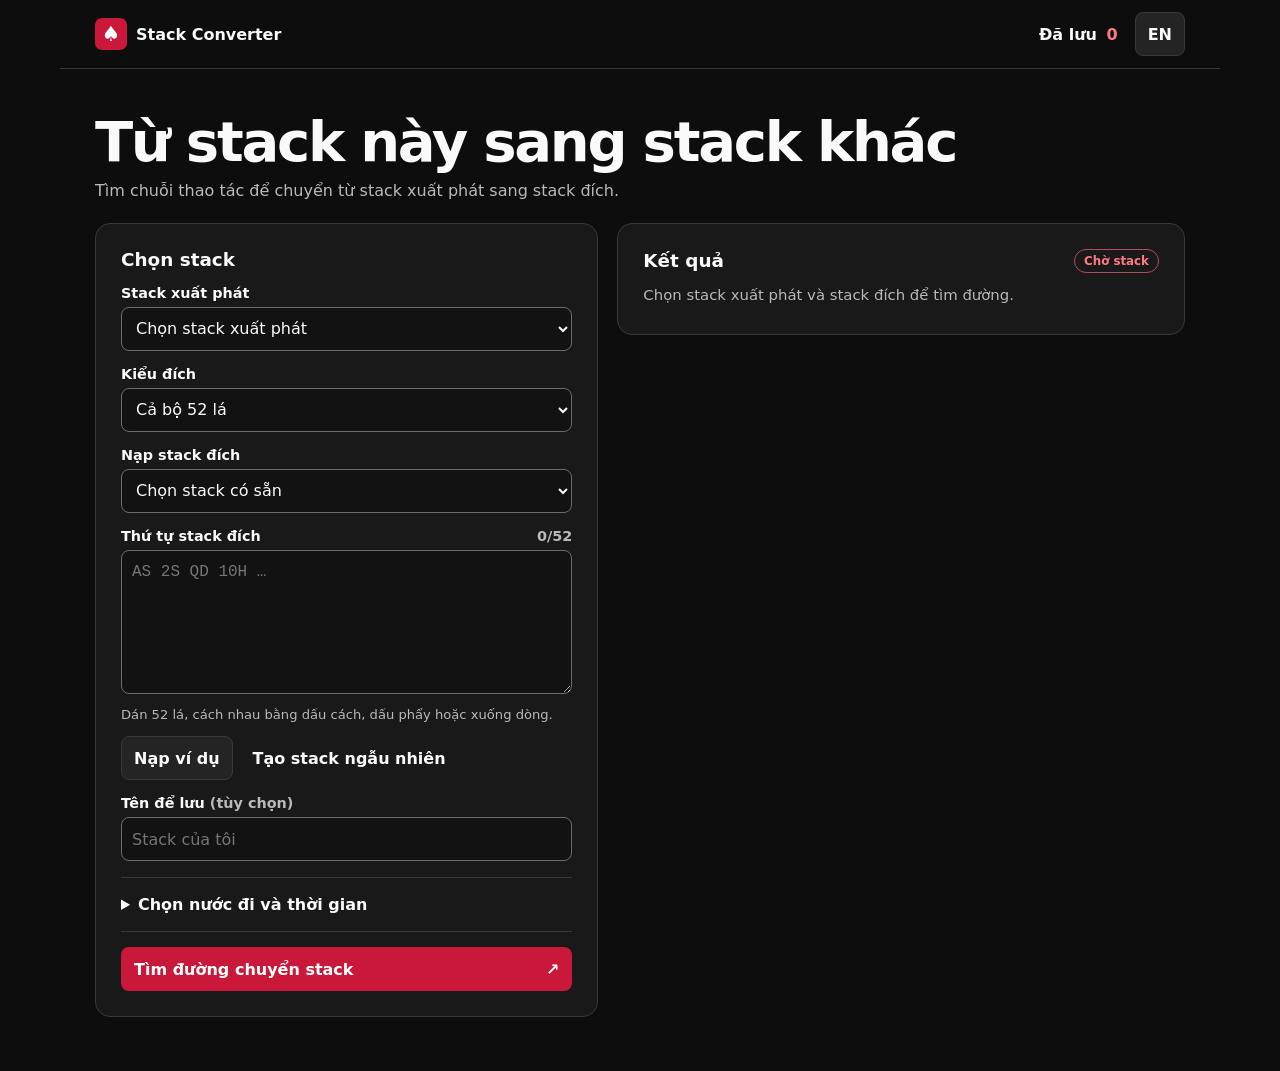
==== index.html @ ffd5772f "Use a red, white and black card palette" ====
<!doctype html>
<html lang="vi">
<head>
  <meta charset="utf-8">
  <meta name="viewport" content="width=device-width, initial-scale=1, viewport-fit=cover">
  <meta name="theme-color" content="#0d0d0d">
  <meta name="description" content="Find a sequence of moves to convert one playing-card stack into another.">
  <title>Stack Converter</title>
  <link rel="stylesheet" href="./app.css">
</head>
<body>
  <header class="header">
    <a class="brand" href="./"><span aria-hidden="true">♠</span> Stack Converter</a>
    <div class="header-actions">
      <button type="button" class="quiet" id="history-button"><span data-en="Saved">Đã lưu</span> <span id="history-count">0</span></button>
      <button type="button" class="secondary language" id="language" aria-label="Switch to English" lang="en">EN</button>
    </div>
  </header>
  <main>
    <section class="intro">
      <h1 data-en="From stack to stack">Từ stack này sang stack khác</h1>
      <p data-en="Find the moves to convert one card stack into another.">Tìm chuỗi thao tác để chuyển từ stack xuất phát sang stack đích.</p>
    </section>
    <div class="layout">
      <form id="solver-form" class="panel" novalidate>
        <h2 data-en="Stacks">Chọn stack</h2>
        <label for="start" data-en="Starting stack">Stack xuất phát</label>
        <select id="start" data-lock>
          <option value="">Chọn stack xuất phát</option>
        </select>
        <textarea id="start-preview" class="start-order" rows="4" readonly hidden aria-label="52 lá xuất phát từ đầu bộ xuống" data-en-aria="52 starting cards, top to bottom"></textarea>
        <textarea id="start-custom" class="start-order" data-lock rows="4" hidden aria-label="Nhập 52 lá xuất phát" data-en-aria="Enter all 52 starting cards" placeholder="AS 2S 3S …"></textarea>
        <label for="target-mode" data-en="Target type">Kiểu đích</label>
        <select id="target-mode" data-lock>
          <option value="full" data-en="All 52 cards">Cả bộ 52 lá</option>
          <option value="partial" data-en="Specific card positions">Vài lá theo vị trí</option>
        </select>
        <div id="full-target">
          <label for="target-preset" data-en="Target stack">Nạp stack đích</label>
          <select id="target-preset" data-lock><option value="">Chọn stack có sẵn</option></select>
          <label for="target"><span data-en="Target card order">Thứ tự stack đích</span> <span id="card-count" class="counter">0/52</span></label>
          <textarea id="target" data-lock rows="5" placeholder="AS 2S QD 10H …" autocapitalize="characters" spellcheck="false" aria-describedby="target-help"></textarea>
          <p id="target-help" class="hint" data-en="Separate the 52 cards with spaces, commas or line breaks.">Dán 52 lá, cách nhau bằng dấu cách, dấu phẩy hoặc xuống dòng.</p>
          <div class="actions demo-actions">
            <button type="button" class="secondary" id="demo" data-lock data-en="Load an example">Nạp ví dụ</button>
            <button type="button" class="quiet" id="random" data-lock data-en="Random stack">Tạo stack ngẫu nhiên</button>
          </div>
        </div>
        <div id="partial-target" hidden>
          <label for="target-positions" data-en="Cards to place">Lá cần đặt</label>
          <textarea id="target-positions" data-lock rows="3" placeholder="1=AS, 17=Q♣, 52=KD" autocapitalize="characters" spellcheck="false" aria-describedby="positions-help"></textarea>
          <p id="positions-help" class="hint" data-en="Enter a position and card, such as 1=AS, 17=Q♣ or 52=KD. Count from the top. Unspecified positions can hold any card.">Nhập vị trí và lá, ví dụ 1=AS, 17=Q♣, 52=KD. Đếm từ đầu bộ xuống. Các vị trí bỏ trống có thể là lá bất kỳ.</p>
        </div>
        <label for="name"><span data-en="Save as">Tên để lưu</span> <span class="muted" data-en="(optional)">(tùy chọn)</span></label>
        <input id="name" data-lock maxlength="60" type="text" placeholder="Stack của tôi" data-en-placeholder="My stack">
        <details class="settings">
          <summary data-en="Moves and time limit">Chọn nước đi và thời gian</summary>
          <div class="options" id="move-options">
            <label><input type="checkbox" id="out" data-lock checked> Faro out</label>
            <label><input type="checkbox" id="in" data-lock checked> Faro in</label>
            <label><input type="checkbox" id="near" data-lock checked> <span data-en="Uneven faro">Faro lệch</span></label>
            <label><input type="checkbox" id="cut" data-lock checked> Cut</label>
            <label><input type="checkbox" id="run" data-lock checked> Run</label>
            <label><input type="checkbox" id="reverse" data-lock checked> <span data-en="Reverse top cards">Đảo đoạn đầu</span></label>
            <label><input type="checkbox" id="cull" data-lock checked> Cull</label>
            <label><input type="checkbox" id="reverse-cull" data-lock checked> Reverse cull</label>
            <label><input type="checkbox" id="deal" data-lock> <span data-en="Deal and collect">Chia và gom tụ</span></label>
          </div>
          <div class="options" role="group" aria-label="Cắt nhiều cọc" data-en-aria="Multi-packet cuts">
            <label><input type="checkbox" id="multi-cut" data-lock> <span data-en="Cut into packets">Cắt nhiều cọc</span></label>
            <label><input type="checkbox" id="multi-cut-reorder" data-lock disabled> <span data-en="Reorder packets">Đổi thứ tự cọc</span></label>
          </div>
          <div id="multi-cut-settings" hidden>
            <label for="multi-cut-max" data-en="Packet limit per cut">Số cọc cắt tối đa</label>
            <select id="multi-cut-max" data-lock aria-describedby="multi-cut-help">
              <option value="3" data-en="3 packets">3 cọc</option><option value="4" data-en="4 packets">4 cọc</option><option value="5" data-en="5 packets">5 cọc</option><option value="6" data-en="6 packets">6 cọc</option>
              <option value="7" data-en="7 packets">7 cọc</option><option value="8" data-en="8 packets">8 cọc</option><option value="9" data-en="9 packets">9 cọc</option><option value="10" data-en="10 packets" selected>10 cọc</option>
            </select>
            <p class="hint" id="multi-cut-help" data-en="By default each packet goes on top of the previous one. Enable Reorder packets for other pickup orders.">Mặc định đặt cọc mới lên trên cọc vừa lấy. Bật Đổi thứ tự cọc để thử các cách gom khác.</p>
          </div>
          <p class="hint" data-en="Cull up to five cards in the direction of the spread. A reverse cull starts with the bottom card. Put another move between any two culls.">Cull lấy tối đa 5 lá rải rác rồi nạp theo chiều xòe, ưu tiên từ dưới lên. Reverse cull lấy đúng lá đáy. Giữa hai lượt cull cần có một nước khác.</p>
          <div class="fields">
            <div><label for="cull-max" data-en="Cards per cull">Số lá mỗi cull</label><select id="cull-max" data-lock><option value="1">1</option><option value="2">2</option><option value="3">3</option><option value="4">4</option><option value="5" selected>5</option></select></div>
            <div><label for="run-max" data-en="Run / reverse limit">Giới hạn run / đảo</label><input id="run-max" data-lock type="number" min="2" max="52" value="39" inputmode="numeric"></div>
            <div><label for="faro-window" data-en="Max faro offset">Faro lệch tối đa</label><input id="faro-window" data-lock type="number" min="1" max="25" value="8" inputmode="numeric"></div>
            <div><label for="deal-max" data-en="Max dealt piles">Số tụ chia tối đa</label><input id="deal-max" data-lock type="number" min="2" max="10" value="10" inputmode="numeric"></div>
            <div><label for="deal-order" data-en="Pile pickup order">Cách gom tụ</label><select id="deal-order" data-lock><option value="ordered" data-en="Forward / reverse cycle">Theo vòng xuôi / ngược</option><option value="any" data-en="Any order">Gom tự do</option></select></div>
            <div><label for="seconds" data-en="Search time limit">Thời gian tìm tối đa</label><select id="seconds" data-lock>
              <option value="30" data-en="30 seconds">30 giây</option><option value="300" data-en="5 minutes" selected>5 phút</option><option value="600" data-en="10 minutes">10 phút</option>
              <option value="900" data-en="15 minutes">15 phút</option><option value="1200" data-en="20 minutes">20 phút</option><option value="1800" data-en="30 minutes">30 phút</option>
            </select></div>
          </div>
          <div class="options">
            <label><input type="checkbox" id="cull-deeper" data-lock checked> <span data-en="Allow cull loads mid-deck">Cho cull nạp vào giữa bộ</span></label>
          </div>
          <p class="hint" data-en="When dealing, place each card on top of its pile. A run takes cards singly and drops the rest on top.">Khi chia, đặt mỗi lá lên trên tụ. Khi run, rút từng lá rồi đặt phần còn lại lên trên tụ vừa run.</p>
        </details>
        <p id="error" class="error" role="alert" hidden></p>
        <div class="actions submit-row">
          <button type="submit" class="primary" id="solve"><span data-en="Find routes">Tìm đường chuyển stack</span><span aria-hidden="true">↗</span></button>
          <button type="button" class="primary stop" id="stop" data-en="Stop search" hidden>Dừng tìm</button>
        </div>
      </form>
      <div class="right">
        <section class="panel" id="work" aria-labelledby="work-heading">
          <div class="panel-title"><h2 id="work-heading" data-en="Routes">Kết quả</h2><span class="status-pill" id="status" data-en="Ready">Chờ stack</span></div>
          <p id="progress-message" class="result-message" role="status" aria-live="polite" data-en="Choose the starting and target stacks to find a route.">Chọn stack xuất phát và stack đích để tìm đường.</p>
          <div id="progress-block" hidden>
            <progress id="meter" value="0" max="300" aria-label="Thời gian tìm kiếm" data-en-aria="Elapsed search time"></progress>
            <div class="metrics"><span id="elapsed">0:00</span><span id="proof" data-en="A shorter route may exist">Có thể còn chuỗi ngắn hơn</span></div>
          </div>
          <article id="solution" hidden>
            <div class="solution-top">
              <div><strong id="move-total" class="move-total">0</strong> <span id="move-unit" class="muted">nước</span> <span id="move-culls" class="muted"></span></div>
              <button type="button" class="secondary" id="copy" data-en="Copy route">Chép chuỗi</button>
            </div>
            <div id="route-picker" hidden>
              <label for="route" data-en="Route">Phương án</label>
              <select id="route"></select>
            </div>
            <div id="study" class="study" hidden>
              <div class="study-controls">
                <button type="button" class="quiet" id="previous" aria-label="Nước trước" data-en-aria="Previous move">←</button>
                <span id="step-number"></span>
                <button type="button" class="quiet" id="next" aria-label="Nước sau" data-en-aria="Next move">→</button>
              </div>
              <p id="step-detail" class="step-detail"></p>
              <div id="cut-guide" class="cut-guide" hidden>
                <h3 data-en="Cut between these cards">Cắt giữa hai lá</h3>
                <ol id="cut-gaps" class="cut-gaps"></ol>
                <div id="packet-collect">
                  <h3 data-en="Collect top to bottom">Gom từ trên xuống</h3>
                  <ol id="packet-order" class="packet-order"></ol>
                </div>
              </div>
              <ol id="cull-events" class="cull-events" hidden></ol>
              <div id="deck-grid" class="deck-grid" aria-label="Thứ tự 52 lá ở nước đang chọn" data-en-aria="Order of the 52 cards after this move"></div>
            </div>
            <ol id="step-list" class="step-list"></ol>
            <p class="hint" id="saved-note"></p>
          </article>
        </section>
      </div>
    </div>
  </main>
  <dialog id="history">
    <div class="panel-title"><h2 data-en="Saved routes">Chuỗi đã lưu</h2><form method="dialog"><button class="quiet" aria-label="Đóng" data-en-aria="Close">✕</button></form></div>
    <ul id="history-list" class="history-list"></ul>
    <p class="hint" data-en="Stacks and routes are stored in this browser.">Các stack và lời giải được lưu trong trình duyệt này.</p>
  </dialog>
  <script type="module" src="./app.mjs"></script>
</body>
</html>
---- app.css ----
:root {
  font-family: system-ui, sans-serif;
  color-scheme: dark;
  color: #fafafa;
  background: #0d0d0d;
  --canvas: #0d0d0d;
  --paper: #191919;
  --well: #121212;
  --raised: #242424;
  --line: #383838;
  --control-line: #6b6b6b;
  --subtle: #b9b9b9;
  --accent: #ff7884;
  --action: #ca183b;
  --on-action: #ffffff;
  --accent-line: #b34c5c;
  --accent-wash: #381d24;
  --card-face: #ffffff;
  --card-ink: #171717;
  --card-edge: #a6a6a6;
  --red-card-face: #fff1f2;
  --red-card-ink: #a91531;
  --red-card-edge: #c93a51;
}
* { box-sizing: border-box; }
[hidden] { display: none !important; }
body { margin: 0; min-width: 300px; }
button, input, select, textarea { font: inherit; }
button, summary { cursor: pointer; }
button:disabled { opacity: .48; cursor: default; }
a { color: inherit; }
:focus-visible { outline: 2px solid var(--accent); outline-offset: 3px; }
.header { margin: auto; max-width: 1160px; display: flex; align-items: center; justify-content: space-between; gap: 10px; padding: 12px clamp(12px, 4vw, 35px); border-bottom: 1px solid var(--line); }
.brand { display: flex; align-items: center; gap: 9px; font-weight: 800; text-decoration: none; white-space: nowrap; }
.brand span { display: grid; place-items: center; width: 32px; height: 32px; background: var(--action); color: var(--on-action); border-radius: 7px; font-size: 21px; }
.header-actions { display: flex; align-items: center; gap: 4px; }
.language { min-width: 44px; }
#history-count { margin-left: 4px; color: var(--accent); }
main { max-width: 1160px; margin: auto; padding: 26px clamp(16px, 4vw, 35px) 54px; }
.intro { margin: 0 0 23px; }
h1 { margin: 3px 0 7px; font-size: clamp(1.75rem, 5.3vw, 3.5rem); letter-spacing: -.04em; line-height: 1.12; text-wrap: balance; }
h2 { margin: 0 0 14px; font-size: 1.15rem; }
p { margin: 0; }
.intro > p:last-child, .muted, .hint { color: var(--subtle); }
.intro > p:last-child { max-width: 36em; }
.layout { display: grid; gap: 16px; align-items: start; }
.panel { padding: clamp(15px, 3vw, 25px); border: 1px solid var(--line); background: var(--paper); border-radius: 15px; min-width: 0; }
label { display: block; margin: 15px 0 6px; font-weight: 690; font-size: .9rem; }
input:not([type=checkbox]), select, textarea { width: 100%; min-height: 44px; color: inherit; background: var(--well); border: 1px solid var(--control-line); border-radius: 8px; padding: 9px 10px; font-size: 1rem; }
textarea { resize: vertical; font-family: ui-monospace, monospace; line-height: 1.55; }
.start-order { margin-top: 7px; }
.hint { margin-top: 7px; font-size: .82rem; line-height: 1.55; }
.counter { float: right; color: var(--subtle); font-variant-numeric: tabular-nums; }
.counter.full { color: var(--accent); }
.actions { display: flex; flex-wrap: wrap; gap: 7px; }
.demo-actions { margin-top: 11px; }
.quiet, .secondary, .primary { min-height: 44px; border-radius: 8px; padding: 8px 12px; font-weight: 690; border: 1px solid transparent; }
.quiet { background: transparent; color: inherit; }
.quiet:hover, .secondary:hover { background: var(--accent-wash); }
.secondary { background: var(--raised); border-color: var(--line); color: inherit; }
.primary { background: var(--action); color: var(--on-action); flex: 1 1 auto; display: flex; align-items: center; justify-content: space-between; gap: 8px; text-align: left; }
.primary.stop { color: var(--accent); background: var(--accent-wash); border-color: var(--accent-line); justify-content: center; }
.submit-row { margin-top: 15px; }
.settings { margin-top: 16px; border-block: 1px solid var(--line); padding-block: 8px; }
summary { padding: 9px 0; font-weight: 700; }
.options, .fields { display: grid; grid-template-columns: repeat(2, minmax(0, 1fr)); column-gap: 9px; }
.options label { margin: 1px 0; display: flex; align-items: center; min-height: 44px; gap: 8px; }
[type=checkbox] { width: 18px; height: 18px; flex: 0 0 18px; accent-color: var(--accent); }
.settings textarea { margin-bottom: 4px; }
.error { color: var(--accent); margin-top: 12px; font-size: .88rem; }
.panel-title { display: flex; align-items: center; gap: 10px; justify-content: space-between; }
.panel-title h2 { margin-bottom: 0; }
.status-pill { border: 1px solid var(--accent-line); border-radius: 999px; padding: 4px 9px; color: var(--accent); font-size: .74rem; font-weight: 700; text-align: center; }
.result-message { color: var(--subtle); margin: 11px 0 3px; font-size: .93rem; line-height: 1.5; }
progress { width: 100%; height: 7px; accent-color: var(--accent); margin: 13px 0 2px; }
.metrics { display: flex; justify-content: space-between; gap: 9px; font-size: .77rem; color: var(--subtle); font-variant-numeric: tabular-nums; }
.solution-top { display: flex; justify-content: space-between; align-items: center; margin: 17px 0 12px; }
.move-total { font-size: 2rem; color: var(--accent); }
.study { border: 1px solid var(--line); border-radius: 9px; padding: 8px; }
.study-controls { display: flex; justify-content: space-between; align-items: center; gap: 8px; font-weight: 700; }
.study-controls button { font-size: 1.25rem; min-width: 48px; border-color: var(--line); }
.step-detail { color: var(--subtle); font-size: .9rem; line-height: 1.5; margin: 8px 4px 10px; }
.cut-guide { margin: 0 0 12px; padding: 12px; border-radius: 10px; background: var(--well); border: 1px solid var(--line); }
.cut-guide h3 { margin: 0 0 7px; font-size: .82rem; font-weight: 720; color: var(--subtle); }
.cut-guide ol { display: flex; flex-wrap: wrap; align-items: center; list-style: none; gap: 6px 8px; margin: 0; padding: 0; }
.cut-gaps li { display: inline-flex; align-items: center; justify-content: center; gap: 6px; padding: 4px 6px; background: var(--raised); border-radius: 6px; color: var(--accent); }
.cut-gaps .card { min-width: 31px; font-size: .85rem; padding: 4px; }
#packet-collect { margin-top: 12px; }
.packet-order li { display: grid; gap: 3px; padding: 6px 8px; border: 1px solid var(--line); border-radius: 6px; font-size: .8rem; text-align: center; }
.packet-order li:first-child { border-color: var(--accent-line); }
.packet-order small { color: var(--subtle); }
.cull-events { margin: 0 0 10px; padding-left: 25px; font-size: .86rem; color: var(--subtle); }
.cull-events li { padding-block: 2px; }
.deck-grid .goal-card { outline: 2px solid var(--action); outline-offset: -2px; }
.deck-grid { display: grid; grid-template-columns: repeat(8, minmax(0, 1fr)); gap: 4px; }
.card { font-size: clamp(.65rem, 2.95vw, .83rem); min-width: 0; display: grid; place-items: center; border-radius: 4px; padding: 4px 1px; background: var(--card-face); color: var(--card-ink); box-shadow: inset 0 -2px var(--card-edge); font-weight: 800; }
.card.red { background: var(--red-card-face); color: var(--red-card-ink); box-shadow: inset 0 -2px var(--red-card-edge); }
.card-reference { color: var(--on-action); font-weight: 750; white-space: nowrap; }
.card-reference.red { color: var(--accent); }
.step-list { margin: 15px 0 0; list-style: none; padding: 0; }
.step-list button { text-align: left; display: flex; gap: 9px; width: 100%; align-items: baseline; }
.step-list button[aria-current=true] { color: var(--accent); background: var(--accent-wash); }
.step-list .number { width: 1.7em; color: var(--subtle); font-size: .8em; font-variant-numeric: tabular-nums; }
dialog { max-width: min(500px, calc(100% - 26px)); width: 100%; padding: 17px; border: 1px solid var(--line); border-radius: 14px; background: var(--paper); color: inherit; }
dialog::backdrop { background: #000000cc; }
.history-list { list-style: none; padding: 0; }
.history-list li { display: flex; gap: 5px; align-items: center; margin-block: 5px; }
.history-list li button:first-child { flex: 1; text-align: left; min-width: 0; overflow-wrap: anywhere; }
@media (max-width: 455px) {
  #start-preview { min-height: 12.5rem; }
  .brand { font-size: .86rem; gap: 6px; }
  .brand span { width: 26px; height: 26px; font-size: 17px; }
  .header-actions button { padding-inline: 7px; font-size: .82rem; }
}
@media (max-width: 814px) {
  main { padding-top: 19px; padding-bottom: calc(94px + env(safe-area-inset-bottom)); }
  .intro { margin-bottom: 16px; }
  .layout { gap: 12px; }
  .panel { border-radius: 12px; }
  .submit-row { position: fixed; bottom: 0; left: 0; right: 0; z-index: 2; margin: 0; padding: 9px max(12px, env(safe-area-inset-right)) calc(9px + env(safe-area-inset-bottom)) max(12px, env(safe-area-inset-left)); background: var(--canvas); border-top: 1px solid var(--line); }
  .submit-row button { min-height: 48px; }
  .study { padding: 8px; }
}
@media (min-width: 815px) {
  main { padding-top: 39px; }
  .layout { grid-template-columns: minmax(0, .94fr) minmax(0, 1.06fr); gap: 19px; }
  .deck-grid { grid-template-columns: repeat(13, minmax(0, 1fr)); }
}
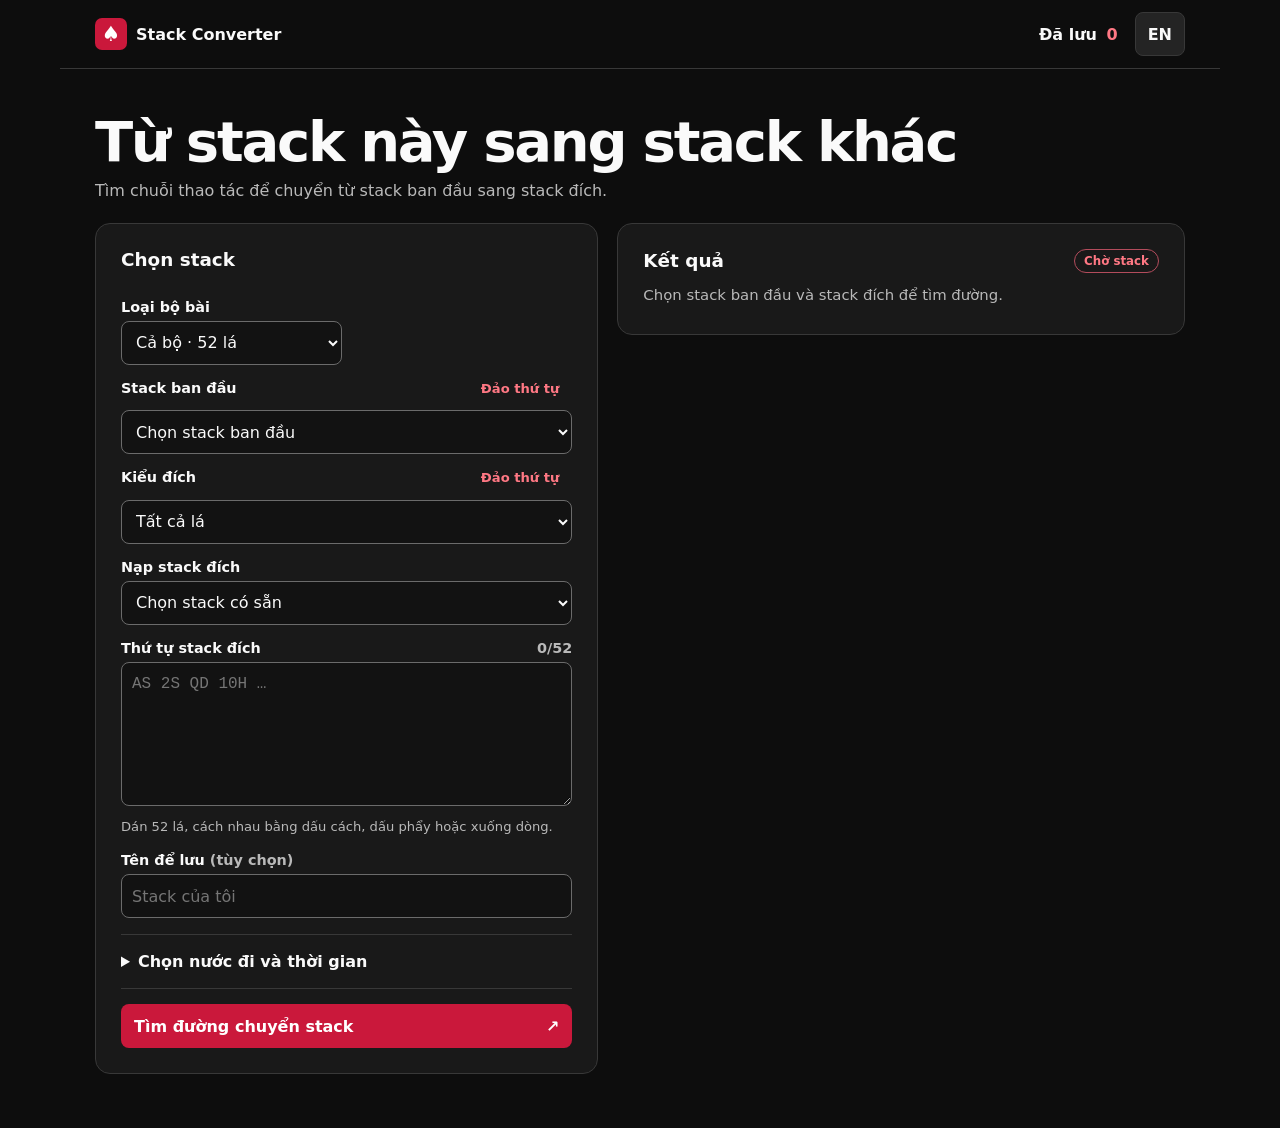
==== commit 5bb7356e: "Support partial initial stacks and configurable packets" ====
--- a/index.html
+++ b/index.html
@@ -19,37 +19,53 @@
   <main>
     <section class="intro">
       <h1 data-en="From stack to stack">Từ stack này sang stack khác</h1>
-      <p data-en="Find the moves to convert one card stack into another.">Tìm chuỗi thao tác để chuyển từ stack xuất phát sang stack đích.</p>
+      <p data-en="Find the moves to convert one card stack into another.">Tìm chuỗi thao tác để chuyển từ stack ban đầu sang stack đích.</p>
     </section>
     <div class="layout">
       <form id="solver-form" class="panel" novalidate>
         <h2 data-en="Stacks">Chọn stack</h2>
-        <label for="start" data-en="Starting stack">Stack xuất phát</label>
+        <div class="fields">
+          <div>
+            <label for="deck-format" data-en="Deck type">Loại bộ bài</label>
+            <select id="deck-format" data-lock>
+              <option value="full" data-en="Full deck · 52 cards">Cả bộ · 52 lá</option>
+              <option value="packet" data-en="Packet">Packet</option>
+            </select>
+          </div>
+          <div id="packet-size-field" hidden>
+            <label for="packet-size" data-en="Cards in packet">Số lá trong packet</label>
+            <input id="packet-size" data-lock type="number" min="1" max="52" value="13" inputmode="numeric">
+          </div>
+        </div>
+        <div class="stack-heading"><label for="start" data-en="Initial stack">Stack ban đầu</label><button type="button" class="quiet" id="reverse-start" data-lock data-en="Reverse order">Đảo thứ tự</button></div>
         <select id="start" data-lock>
-          <option value="">Chọn stack xuất phát</option>
+          <option value="">Chọn stack ban đầu</option>
         </select>
-        <textarea id="start-preview" class="start-order" rows="4" readonly hidden aria-label="52 lá xuất phát từ đầu bộ xuống" data-en-aria="52 starting cards, top to bottom"></textarea>
-        <textarea id="start-custom" class="start-order" data-lock rows="4" hidden aria-label="Nhập 52 lá xuất phát" data-en-aria="Enter all 52 starting cards" placeholder="AS 2S 3S …"></textarea>
-        <label for="target-mode" data-en="Target type">Kiểu đích</label>
+        <textarea id="start-preview" class="start-order" rows="4" readonly hidden aria-label="52 lá ban đầu từ trên xuống" data-en-aria="52 initial cards, top to bottom"></textarea>
+        <textarea id="start-custom" class="start-order" data-lock rows="4" hidden aria-label="Nhập 52 lá ban đầu" data-en-aria="Enter all 52 initial cards" placeholder="AS 2S 3S …"></textarea>
+        <div id="start-packet" class="entry-grid" hidden></div>
+        <div id="start-pos-fields" hidden>
+          <div id="start-positions" class="entry-grid"></div>
+          <p class="hint" data-en="Enter what you know. Blank positions can contain any remaining cards.">Nhập các lá bạn biết. Ô trống có thể là lá bất kỳ còn lại.</p>
+        </div>
+        <div class="stack-heading"><label for="target-mode" data-en="Target type">Kiểu đích</label><button type="button" class="quiet" id="reverse-target" data-lock data-en="Reverse order">Đảo thứ tự</button></div>
         <select id="target-mode" data-lock>
-          <option value="full" data-en="All 52 cards">Cả bộ 52 lá</option>
+          <option value="full" data-en="All cards">Tất cả lá</option>
           <option value="partial" data-en="Specific card positions">Vài lá theo vị trí</option>
         </select>
         <div id="full-target">
-          <label for="target-preset" data-en="Target stack">Nạp stack đích</label>
-          <select id="target-preset" data-lock><option value="">Chọn stack có sẵn</option></select>
-          <label for="target"><span data-en="Target card order">Thứ tự stack đích</span> <span id="card-count" class="counter">0/52</span></label>
-          <textarea id="target" data-lock rows="5" placeholder="AS 2S QD 10H …" autocapitalize="characters" spellcheck="false" aria-describedby="target-help"></textarea>
-          <p id="target-help" class="hint" data-en="Separate the 52 cards with spaces, commas or line breaks.">Dán 52 lá, cách nhau bằng dấu cách, dấu phẩy hoặc xuống dòng.</p>
-          <div class="actions demo-actions">
-            <button type="button" class="secondary" id="demo" data-lock data-en="Load an example">Nạp ví dụ</button>
-            <button type="button" class="quiet" id="random" data-lock data-en="Random stack">Tạo stack ngẫu nhiên</button>
+          <div id="target-full-fields">
+            <label for="target-preset" data-en="Target stack">Nạp stack đích</label>
+            <select id="target-preset" data-lock><option value="">Chọn stack có sẵn</option></select>
+            <label for="target"><span data-en="Target card order">Thứ tự stack đích</span> <span id="card-count" class="counter">0/52</span></label>
+            <textarea id="target" data-lock rows="5" placeholder="AS 2S QD 10H …" autocapitalize="characters" spellcheck="false" aria-describedby="target-help"></textarea>
+            <p id="target-help" class="hint" data-en="Separate the 52 cards with spaces, commas or line breaks.">Dán 52 lá, cách nhau bằng dấu cách, dấu phẩy hoặc xuống dòng.</p>
           </div>
+          <div id="target-packet" class="entry-grid" hidden></div>
         </div>
         <div id="partial-target" hidden>
-          <label for="target-positions" data-en="Cards to place">Lá cần đặt</label>
-          <textarea id="target-positions" data-lock rows="3" placeholder="1=AS, 17=Q♣, 52=KD" autocapitalize="characters" spellcheck="false" aria-describedby="positions-help"></textarea>
-          <p id="positions-help" class="hint" data-en="Enter a position and card, such as 1=AS, 17=Q♣ or 52=KD. Count from the top. Unspecified positions can hold any card.">Nhập vị trí và lá, ví dụ 1=AS, 17=Q♣, 52=KD. Đếm từ đầu bộ xuống. Các vị trí bỏ trống có thể là lá bất kỳ.</p>
+          <div id="target-positions" class="entry-grid"></div>
+          <p id="positions-help" class="hint" data-en="Enter cards such as AS or 10H in the numbered boxes. Position 1 is the top card.">Nhập lá như AS hoặc 10H vào ô. Vị trí 1 là lá đầu bộ.</p>
         </div>
         <label for="name"><span data-en="Save as">Tên để lưu</span> <span class="muted" data-en="(optional)">(tùy chọn)</span></label>
         <input id="name" data-lock maxlength="60" type="text" placeholder="Stack của tôi" data-en-placeholder="My stack">
@@ -104,14 +120,14 @@
       <div class="right">
         <section class="panel" id="work" aria-labelledby="work-heading">
           <div class="panel-title"><h2 id="work-heading" data-en="Routes">Kết quả</h2><span class="status-pill" id="status" data-en="Ready">Chờ stack</span></div>
-          <p id="progress-message" class="result-message" role="status" aria-live="polite" data-en="Choose the starting and target stacks to find a route.">Chọn stack xuất phát và stack đích để tìm đường.</p>
+          <p id="progress-message" class="result-message" role="status" aria-live="polite" data-en="Choose the initial and target stacks to find a route.">Chọn stack ban đầu và stack đích để tìm đường.</p>
           <div id="progress-block" hidden>
             <progress id="meter" value="0" max="300" aria-label="Thời gian tìm kiếm" data-en-aria="Elapsed search time"></progress>
             <div class="metrics"><span id="elapsed">0:00</span><span id="proof" data-en="A shorter route may exist">Có thể còn chuỗi ngắn hơn</span></div>
           </div>
           <article id="solution" hidden>
             <div class="solution-top">
-              <div><strong id="move-total" class="move-total">0</strong> <span id="move-unit" class="muted">nước</span> <span id="move-culls" class="muted"></span></div>
+              <div><strong id="move-total" class="move-total">0</strong> <span id="move-unit" class="muted">nước</span> <span id="move-operations" class="muted move-mix"></span></div>
               <button type="button" class="secondary" id="copy" data-en="Copy route">Chép chuỗi</button>
             </div>
             <div id="route-picker" hidden>
@@ -125,6 +141,7 @@
                 <button type="button" class="quiet" id="next" aria-label="Nước sau" data-en-aria="Next move">→</button>
               </div>
               <p id="step-detail" class="step-detail"></p>
+              <p id="partial-note" class="hint" data-en="When only some starting cards are given, results show one compatible initial order for each route. A question mark means the card can be left unspecified." hidden>Khi chỉ nhập vài lá ban đầu, mỗi phương án hiện một cách sắp ban đầu phù hợp. Dấu ? là lá để tùy ý.</p>
               <div id="cut-guide" class="cut-guide" hidden>
                 <h3 data-en="Cut between these cards">Cắt giữa hai lá</h3>
                 <ol id="cut-gaps" class="cut-gaps"></ol>
@@ -134,7 +151,7 @@
                 </div>
               </div>
               <ol id="cull-events" class="cull-events" hidden></ol>
-              <div id="deck-grid" class="deck-grid" aria-label="Thứ tự 52 lá ở nước đang chọn" data-en-aria="Order of the 52 cards after this move"></div>
+              <div id="deck-grid" class="deck-grid" aria-label="Thứ tự lá ở nước đang chọn" data-en-aria="Card order after this move"></div>
             </div>
             <ol id="step-list" class="step-list"></ol>
             <p class="hint" id="saved-note"></p>
--- a/app.css
+++ b/app.css
@@ -49,11 +49,16 @@
 input:not([type=checkbox]), select, textarea { width: 100%; min-height: 44px; color: inherit; background: var(--well); border: 1px solid var(--control-line); border-radius: 8px; padding: 9px 10px; font-size: 1rem; }
 textarea { resize: vertical; font-family: ui-monospace, monospace; line-height: 1.55; }
 .start-order { margin-top: 7px; }
+.stack-heading { display: flex; align-items: baseline; justify-content: space-between; gap: 8px; }
+.stack-heading button { color: var(--accent); font-size: .82rem; white-space: nowrap; }
+.entry-grid { display: grid; grid-template-columns: repeat(auto-fill, minmax(45px, 1fr)); gap: 5px; margin-block: 10px; }
+.entry-grid label { margin: 0; color: var(--subtle); text-align: center; font-size: .72rem; }
+.entry-grid input:not([type=checkbox]) { text-align: center; padding: 5px 2px; }
+#partial-note { margin: 0 4px 10px; }
 .hint { margin-top: 7px; font-size: .82rem; line-height: 1.55; }
 .counter { float: right; color: var(--subtle); font-variant-numeric: tabular-nums; }
 .counter.full { color: var(--accent); }
 .actions { display: flex; flex-wrap: wrap; gap: 7px; }
-.demo-actions { margin-top: 11px; }
 .quiet, .secondary, .primary { min-height: 44px; border-radius: 8px; padding: 8px 12px; font-weight: 690; border: 1px solid transparent; }
 .quiet { background: transparent; color: inherit; }
 .quiet:hover, .secondary:hover { background: var(--accent-wash); }
@@ -76,6 +81,7 @@
 .metrics { display: flex; justify-content: space-between; gap: 9px; font-size: .77rem; color: var(--subtle); font-variant-numeric: tabular-nums; }
 .solution-top { display: flex; justify-content: space-between; align-items: center; margin: 17px 0 12px; }
 .move-total { font-size: 2rem; color: var(--accent); }
+.move-mix { display: block; margin-top: 2px; font-size: .82rem; }
 .study { border: 1px solid var(--line); border-radius: 9px; padding: 8px; }
 .study-controls { display: flex; justify-content: space-between; align-items: center; gap: 8px; font-weight: 700; }
 .study-controls button { font-size: 1.25rem; min-width: 48px; border-color: var(--line); }
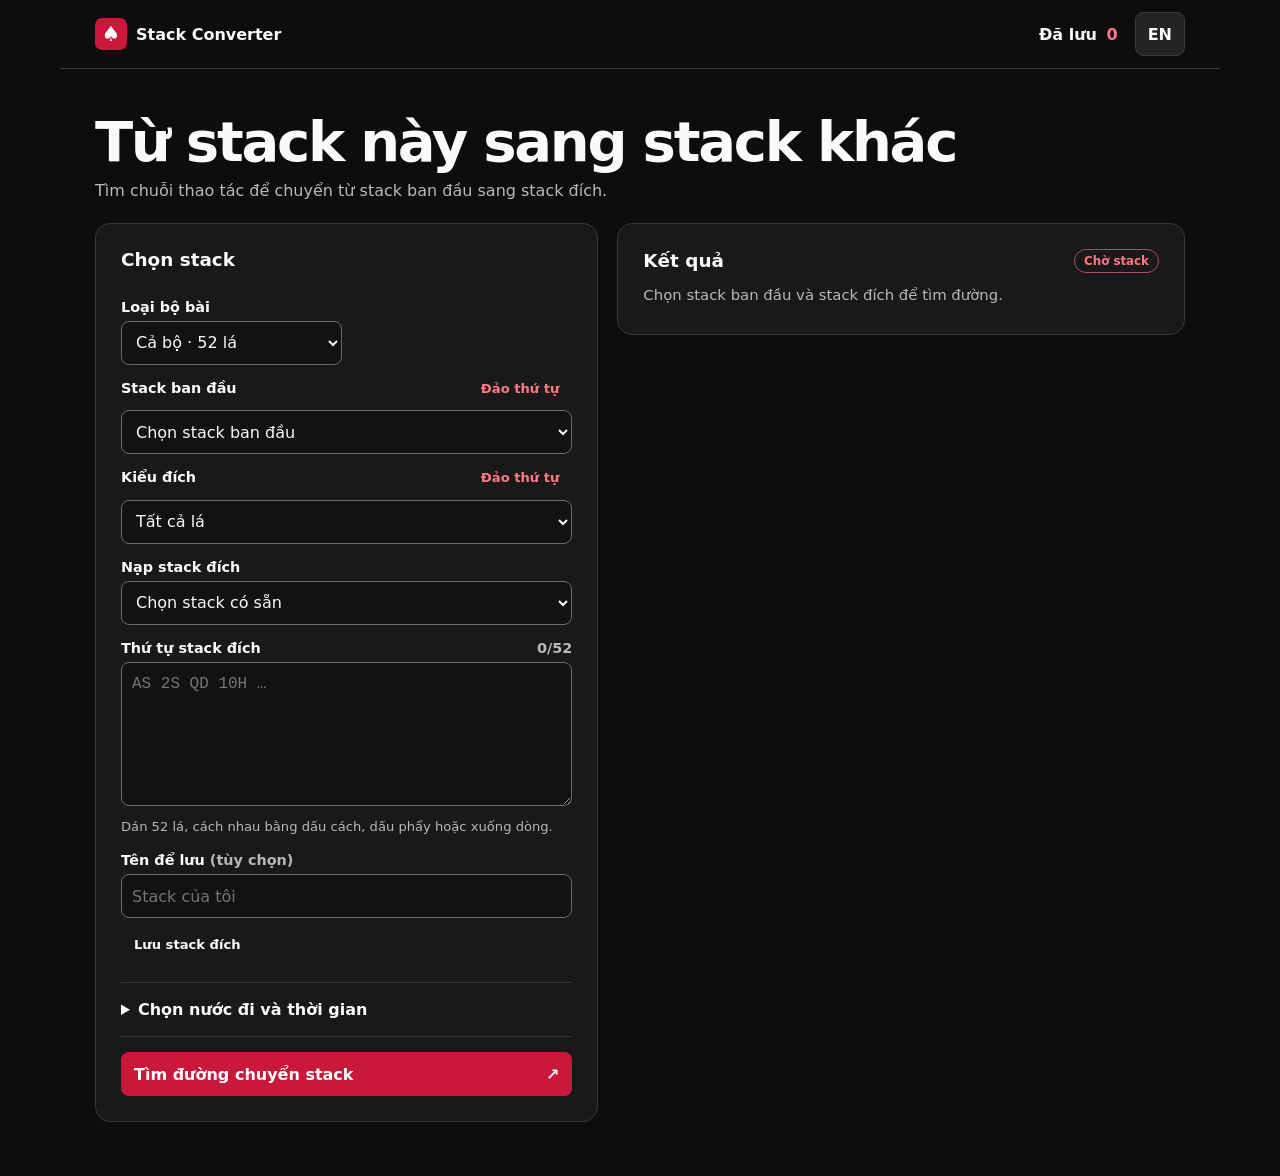
==== commit 93d657d1: "Add THISDECK Learn and Practice behind the converter logo" ====
--- a/index.html
+++ b/index.html
@@ -10,7 +10,7 @@
 </head>
 <body>
   <header class="header">
-    <a class="brand" href="./"><span aria-hidden="true">♠</span> Stack Converter</a>
+    <a class="brand" href="./trainer.html" aria-label="Mở Trainer" data-en-aria="Open Trainer"><span aria-hidden="true">♠</span> Stack Converter</a>
     <div class="header-actions">
       <button type="button" class="quiet" id="history-button"><span data-en="Saved">Đã lưu</span> <span id="history-count">0</span></button>
       <button type="button" class="secondary language" id="language" aria-label="Switch to English" lang="en">EN</button>
@@ -69,6 +69,11 @@
         </div>
         <label for="name"><span data-en="Save as">Tên để lưu</span> <span class="muted" data-en="(optional)">(tùy chọn)</span></label>
         <input id="name" data-lock maxlength="60" type="text" placeholder="Stack của tôi" data-en-placeholder="My stack">
+        <div id="library-actions" class="actions library-actions">
+          <button type="button" class="quiet" id="save-initial-stack" data-lock data-en="Save initial stack">Lưu stack ban đầu</button>
+          <button type="button" class="quiet" id="save-target-stack" data-lock data-en="Save target stack">Lưu stack đích</button>
+        </div>
+        <p id="library-status" class="hint" role="status" hidden></p>
         <details class="settings">
           <summary data-en="Moves and time limit">Chọn nước đi và thời gian</summary>
           <div class="options" id="move-options">
--- a/app.css
+++ b/app.css
@@ -59,6 +59,8 @@
 .counter { float: right; color: var(--subtle); font-variant-numeric: tabular-nums; }
 .counter.full { color: var(--accent); }
 .actions { display: flex; flex-wrap: wrap; gap: 7px; }
+.library-actions { margin-top: 4px; }
+.library-actions .quiet { font-size: .82rem; }
 .quiet, .secondary, .primary { min-height: 44px; border-radius: 8px; padding: 8px 12px; font-weight: 690; border: 1px solid transparent; }
 .quiet { background: transparent; color: inherit; }
 .quiet:hover, .secondary:hover { background: var(--accent-wash); }
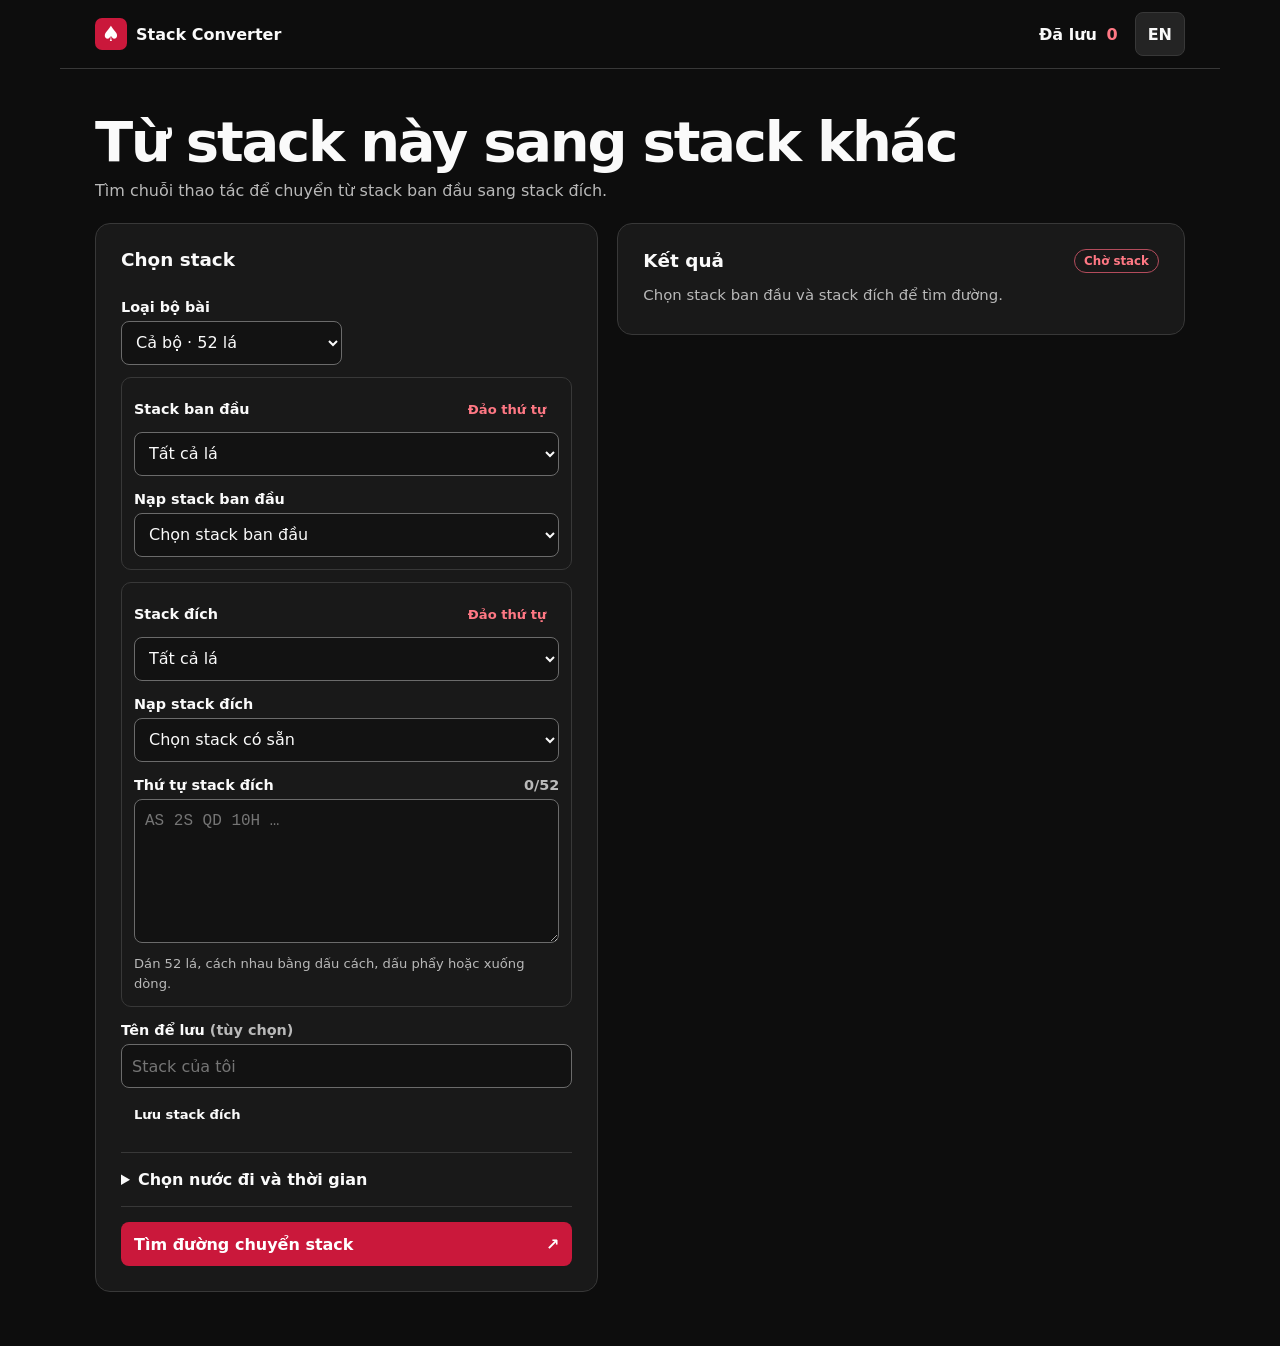
==== commit 166bbce2: "Add Beyond drills and align Converter stack inputs" ====
--- a/index.html
+++ b/index.html
@@ -6,7 +6,7 @@
   <meta name="theme-color" content="#0d0d0d">
   <meta name="description" content="Find a sequence of moves to convert one playing-card stack into another.">
   <title>Stack Converter</title>
-  <link rel="stylesheet" href="./app.css">
+  <link rel="stylesheet" href="./app.css?v=33">
 </head>
 <body>
   <header class="header">
@@ -37,36 +37,55 @@
             <input id="packet-size" data-lock type="number" min="1" max="52" value="13" inputmode="numeric">
           </div>
         </div>
-        <div class="stack-heading"><label for="start" data-en="Initial stack">Stack ban đầu</label><button type="button" class="quiet" id="reverse-start" data-lock data-en="Reverse order">Đảo thứ tự</button></div>
-        <select id="start" data-lock>
-          <option value="">Chọn stack ban đầu</option>
-        </select>
-        <textarea id="start-preview" class="start-order" rows="4" readonly hidden aria-label="52 lá ban đầu từ trên xuống" data-en-aria="52 initial cards, top to bottom"></textarea>
-        <textarea id="start-custom" class="start-order" data-lock rows="4" hidden aria-label="Nhập 52 lá ban đầu" data-en-aria="Enter all 52 initial cards" placeholder="AS 2S 3S …"></textarea>
-        <div id="start-packet" class="entry-grid" hidden></div>
-        <div id="start-pos-fields" hidden>
-          <div id="start-positions" class="entry-grid"></div>
-          <p class="hint" data-en="Enter what you know. Blank positions can contain any remaining cards.">Nhập các lá bạn biết. Ô trống có thể là lá bất kỳ còn lại.</p>
+        <div id="packet-options" hidden>
+          <div class="options">
+            <label><input id="same-suit" type="checkbox" data-lock> <span data-en="Same Suit">Cùng chất</span></label>
+            <label><input id="packet-joker" type="checkbox" data-lock> <span data-en="Add Joker">Thêm Joker</span></label>
+          </div>
+          <p id="packet-rank-help" class="hint" hidden data-en="Enter ranks such as A, 10 or K. Up to 13 cards.">Nhập giá trị như A, 10 hoặc K. Tối đa 13 lá.</p>
+          <p id="packet-joker-help" class="hint" hidden data-en="Enter X for Joker. Joker takes one slot.">Nhập X cho Joker. Joker chiếm một ô.</p>
         </div>
-        <div class="stack-heading"><label for="target-mode" data-en="Target type">Kiểu đích</label><button type="button" class="quiet" id="reverse-target" data-lock data-en="Reverse order">Đảo thứ tự</button></div>
-        <select id="target-mode" data-lock>
-          <option value="full" data-en="All cards">Tất cả lá</option>
-          <option value="partial" data-en="Specific card positions">Vài lá theo vị trí</option>
-        </select>
-        <div id="full-target">
-          <div id="target-full-fields">
-            <label for="target-preset" data-en="Target stack">Nạp stack đích</label>
-            <select id="target-preset" data-lock><option value="">Chọn stack có sẵn</option></select>
-            <label for="target"><span data-en="Target card order">Thứ tự stack đích</span> <span id="card-count" class="counter">0/52</span></label>
-            <textarea id="target" data-lock rows="5" placeholder="AS 2S QD 10H …" autocapitalize="characters" spellcheck="false" aria-describedby="target-help"></textarea>
-            <p id="target-help" class="hint" data-en="Separate the 52 cards with spaces, commas or line breaks.">Dán 52 lá, cách nhau bằng dấu cách, dấu phẩy hoặc xuống dòng.</p>
+        <section class="stack-entry" aria-labelledby="initial-mode-label">
+          <div class="stack-heading"><label id="initial-mode-label" for="start-mode" data-en="Initial stack">Stack ban đầu</label><button type="button" class="quiet" id="reverse-start" data-lock data-en="Reverse order">Đảo thứ tự</button></div>
+          <select id="start-mode" data-lock>
+            <option value="full" data-en="All cards">Tất cả lá</option>
+            <option value="partial" data-en="Specific card positions">Vài lá theo vị trí</option>
+          </select>
+          <div id="full-start">
+            <div id="start-full-fields">
+              <label for="start" data-en="Load initial stack">Nạp stack ban đầu</label>
+              <select id="start" data-lock><option value="">Chọn stack ban đầu</option></select>
+              <textarea id="start-preview" class="start-order" rows="4" readonly hidden aria-label="52 lá ban đầu từ trên xuống" data-en-aria="52 initial cards, top to bottom"></textarea>
+              <textarea id="start-custom" class="start-order" data-lock rows="4" hidden aria-label="Nhập 52 lá ban đầu" data-en-aria="Enter all 52 initial cards" placeholder="AS 2S 3S …"></textarea>
+            </div>
+            <div id="start-packet" class="entry-grid" hidden></div>
           </div>
-          <div id="target-packet" class="entry-grid" hidden></div>
-        </div>
-        <div id="partial-target" hidden>
-          <div id="target-positions" class="entry-grid"></div>
-          <p id="positions-help" class="hint" data-en="Enter cards such as AS or 10H in the numbered boxes. Position 1 is the top card.">Nhập lá như AS hoặc 10H vào ô. Vị trí 1 là lá đầu bộ.</p>
-        </div>
+          <div id="start-pos-fields" hidden>
+            <div id="start-positions" class="entry-grid"></div>
+            <p class="hint" data-en="Enter what you know. Blank positions can contain any remaining cards.">Nhập các lá bạn biết. Ô trống có thể là lá bất kỳ còn lại.</p>
+          </div>
+        </section>
+        <section class="stack-entry" aria-labelledby="target-mode-label">
+          <div class="stack-heading"><label id="target-mode-label" for="target-mode" data-en="Target stack">Stack đích</label><button type="button" class="quiet" id="reverse-target" data-lock data-en="Reverse order">Đảo thứ tự</button></div>
+          <select id="target-mode" data-lock>
+            <option value="full" data-en="All cards">Tất cả lá</option>
+            <option value="partial" data-en="Specific card positions">Vài lá theo vị trí</option>
+          </select>
+          <div id="full-target">
+            <div id="target-full-fields">
+              <label for="target-preset" data-en="Load target stack">Nạp stack đích</label>
+              <select id="target-preset" data-lock><option value="">Chọn stack có sẵn</option></select>
+              <label for="target"><span data-en="Target card order">Thứ tự stack đích</span> <span id="card-count" class="counter">0/52</span></label>
+              <textarea id="target" data-lock rows="5" placeholder="AS 2S QD 10H …" autocapitalize="characters" spellcheck="false" aria-describedby="target-help"></textarea>
+              <p id="target-help" class="hint" data-en="Separate the 52 cards with spaces, commas or line breaks.">Dán 52 lá, cách nhau bằng dấu cách, dấu phẩy hoặc xuống dòng.</p>
+            </div>
+            <div id="target-packet" class="entry-grid" hidden></div>
+          </div>
+          <div id="partial-target" hidden>
+            <div id="target-positions" class="entry-grid"></div>
+            <p id="positions-help" class="hint" data-en="Enter cards such as AS or 10H in the numbered boxes. Position 1 is the top card.">Nhập lá như AS hoặc 10H vào ô. Vị trí 1 là lá đầu bộ.</p>
+          </div>
+        </section>
         <label for="name"><span data-en="Save as">Tên để lưu</span> <span class="muted" data-en="(optional)">(tùy chọn)</span></label>
         <input id="name" data-lock maxlength="60" type="text" placeholder="Stack của tôi" data-en-placeholder="My stack">
         <div id="library-actions" class="actions library-actions">
@@ -170,6 +189,6 @@
     <ul id="history-list" class="history-list"></ul>
     <p class="hint" data-en="Stacks and routes are stored in this browser.">Các stack và lời giải được lưu trong trình duyệt này.</p>
   </dialog>
-  <script type="module" src="./app.mjs"></script>
+  <script type="module" src="./app.mjs?v=33"></script>
 </body>
 </html>
--- a/app.css
+++ b/app.css
@@ -48,6 +48,8 @@
 label { display: block; margin: 15px 0 6px; font-weight: 690; font-size: .9rem; }
 input:not([type=checkbox]), select, textarea { width: 100%; min-height: 44px; color: inherit; background: var(--well); border: 1px solid var(--control-line); border-radius: 8px; padding: 9px 10px; font-size: 1rem; }
 textarea { resize: vertical; font-family: ui-monospace, monospace; line-height: 1.55; }
+.stack-entry { margin-block: 12px; padding: 10px 12px 12px; border: 1px solid var(--line); border-radius: 10px; }
+.stack-entry .stack-heading label { margin-top: 0; }
 .start-order { margin-top: 7px; }
 .stack-heading { display: flex; align-items: baseline; justify-content: space-between; gap: 8px; }
 .stack-heading button { color: var(--accent); font-size: .82rem; white-space: nowrap; }
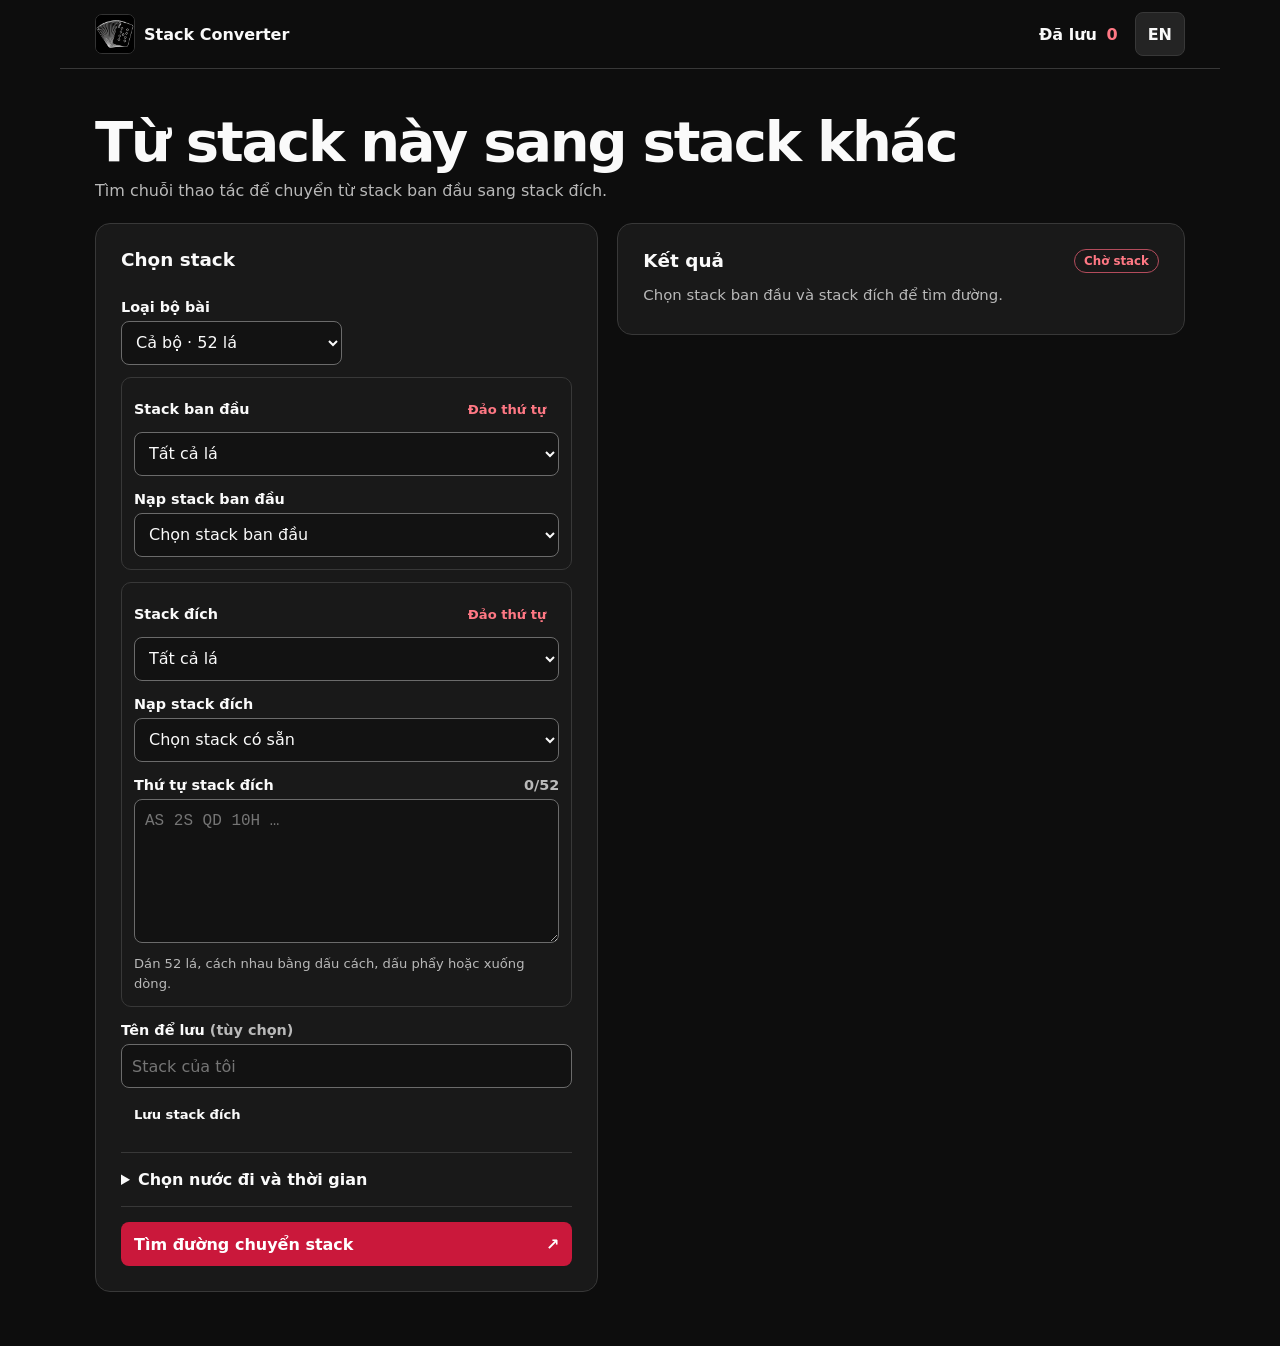
==== commit 55c9e51c: "Use supplied playing-card fan as app logo" ====
--- a/index.html
+++ b/index.html
@@ -6,11 +6,12 @@
   <meta name="theme-color" content="#0d0d0d">
   <meta name="description" content="Find a sequence of moves to convert one playing-card stack into another.">
   <title>Stack Converter</title>
-  <link rel="stylesheet" href="./app.css?v=33">
+  <link rel="icon" type="image/png" href="./assets/stack-trainer-logo.png">
+  <link rel="stylesheet" href="./app.css?v=36">
 </head>
 <body>
   <header class="header">
-    <a class="brand" href="./trainer.html" aria-label="Mở Trainer" data-en-aria="Open Trainer"><span aria-hidden="true">♠</span> Stack Converter</a>
+    <a class="brand" href="./trainer.html" aria-label="Mở Trainer" data-en-aria="Open Trainer"><img class="brand-mark" src="./assets/stack-trainer-logo.png" alt=""> Stack Converter</a>
     <div class="header-actions">
       <button type="button" class="quiet" id="history-button"><span data-en="Saved">Đã lưu</span> <span id="history-count">0</span></button>
       <button type="button" class="secondary language" id="language" aria-label="Switch to English" lang="en">EN</button>
@@ -127,7 +128,7 @@
             <div><label for="deal-order" data-en="Pile pickup order">Cách gom tụ</label><select id="deal-order" data-lock><option value="ordered" data-en="Forward / reverse cycle">Theo vòng xuôi / ngược</option><option value="any" data-en="Any order">Gom tự do</option></select></div>
             <div><label for="seconds" data-en="Search time limit">Thời gian tìm tối đa</label><select id="seconds" data-lock>
               <option value="30" data-en="30 seconds">30 giây</option><option value="300" data-en="5 minutes" selected>5 phút</option><option value="600" data-en="10 minutes">10 phút</option>
-              <option value="900" data-en="15 minutes">15 phút</option><option value="1200" data-en="20 minutes">20 phút</option><option value="1800" data-en="30 minutes">30 phút</option>
+              <option value="900" data-en="15 minutes">15 phút</option><option value="1200" data-en="20 minutes">20 phút</option><option value="1800" data-en="30 minutes">30 phút</option><option value="3600" data-en="60 minutes">60 phút</option>
             </select></div>
           </div>
           <div class="options">
@@ -177,6 +178,7 @@
               <ol id="cull-events" class="cull-events" hidden></ol>
               <div id="deck-grid" class="deck-grid" aria-label="Thứ tự lá ở nước đang chọn" data-en-aria="Card order after this move"></div>
             </div>
+            <p id="replay-note" class="hint" hidden data-en="Verified by replaying every move.">Đã mô phỏng lại từng nước và xác nhận khớp đích.</p>
             <ol id="step-list" class="step-list"></ol>
             <p class="hint" id="saved-note"></p>
           </article>
@@ -184,11 +186,19 @@
       </div>
     </div>
   </main>
+  <dialog id="move-guide" aria-labelledby="move-guide-title">
+    <div class="panel-title">
+      <h2 id="move-guide-title"></h2>
+      <form method="dialog"><button class="quiet" aria-label="Đóng" data-en-aria="Close">✕</button></form>
+    </div>
+    <p id="move-guide-detail"></p>
+    <ol id="move-guide-actions" class="move-guide-actions" hidden></ol>
+  </dialog>
   <dialog id="history">
     <div class="panel-title"><h2 data-en="Saved routes">Chuỗi đã lưu</h2><form method="dialog"><button class="quiet" aria-label="Đóng" data-en-aria="Close">✕</button></form></div>
     <ul id="history-list" class="history-list"></ul>
     <p class="hint" data-en="Stacks and routes are stored in this browser.">Các stack và lời giải được lưu trong trình duyệt này.</p>
   </dialog>
-  <script type="module" src="./app.mjs?v=33"></script>
+  <script type="module" src="./app.mjs?v=35"></script>
 </body>
 </html>
--- a/app.css
+++ b/app.css
@@ -32,7 +32,7 @@
 :focus-visible { outline: 2px solid var(--accent); outline-offset: 3px; }
 .header { margin: auto; max-width: 1160px; display: flex; align-items: center; justify-content: space-between; gap: 10px; padding: 12px clamp(12px, 4vw, 35px); border-bottom: 1px solid var(--line); }
 .brand { display: flex; align-items: center; gap: 9px; font-weight: 800; text-decoration: none; white-space: nowrap; }
-.brand span { display: grid; place-items: center; width: 32px; height: 32px; background: var(--action); color: var(--on-action); border-radius: 7px; font-size: 21px; }
+.brand-mark { display: block; width: 40px; height: 40px; flex: 0 0 auto; object-fit: contain; background: #000; border: 1px solid #333; border-radius: 7px; }
 .header-actions { display: flex; align-items: center; gap: 4px; }
 .language { min-width: 44px; }
 #history-count { margin-left: 4px; color: var(--accent); }
@@ -108,7 +108,14 @@
 .card-reference { color: var(--on-action); font-weight: 750; white-space: nowrap; }
 .card-reference.red { color: var(--accent); }
 .step-list { margin: 15px 0 0; list-style: none; padding: 0; }
-.step-list button { text-align: left; display: flex; gap: 9px; width: 100%; align-items: baseline; }
+.step-list li { display: flex; align-items: stretch; gap: 4px; }
+.step-select { text-align: left; display: flex; flex: 1; gap: 9px; align-items: baseline; min-width: 0;
+  touch-action: pan-y; user-select: none; -webkit-touch-callout: none; }
+.step-list .step-info { flex: none; min-width: 44px; min-height: 44px; color: var(--subtle); font-size: 1rem; }
+#move-guide { max-height: calc(100dvh - 32px); overflow-y: auto; }
+#move-guide-detail, .move-guide-actions { line-height: 1.55; color: var(--subtle); }
+.move-guide-actions { padding-inline-start: 22px; }
+.move-guide-actions li + li { margin-block-start: 5px; }
 .step-list button[aria-current=true] { color: var(--accent); background: var(--accent-wash); }
 .step-list .number { width: 1.7em; color: var(--subtle); font-size: .8em; font-variant-numeric: tabular-nums; }
 dialog { max-width: min(500px, calc(100% - 26px)); width: 100%; padding: 17px; border: 1px solid var(--line); border-radius: 14px; background: var(--paper); color: inherit; }
@@ -119,7 +126,7 @@
 @media (max-width: 455px) {
   #start-preview { min-height: 12.5rem; }
   .brand { font-size: .86rem; gap: 6px; }
-  .brand span { width: 26px; height: 26px; font-size: 17px; }
+  .brand-mark { width: 32px; height: 32px; }
   .header-actions button { padding-inline: 7px; font-size: .82rem; }
 }
 @media (max-width: 814px) {
